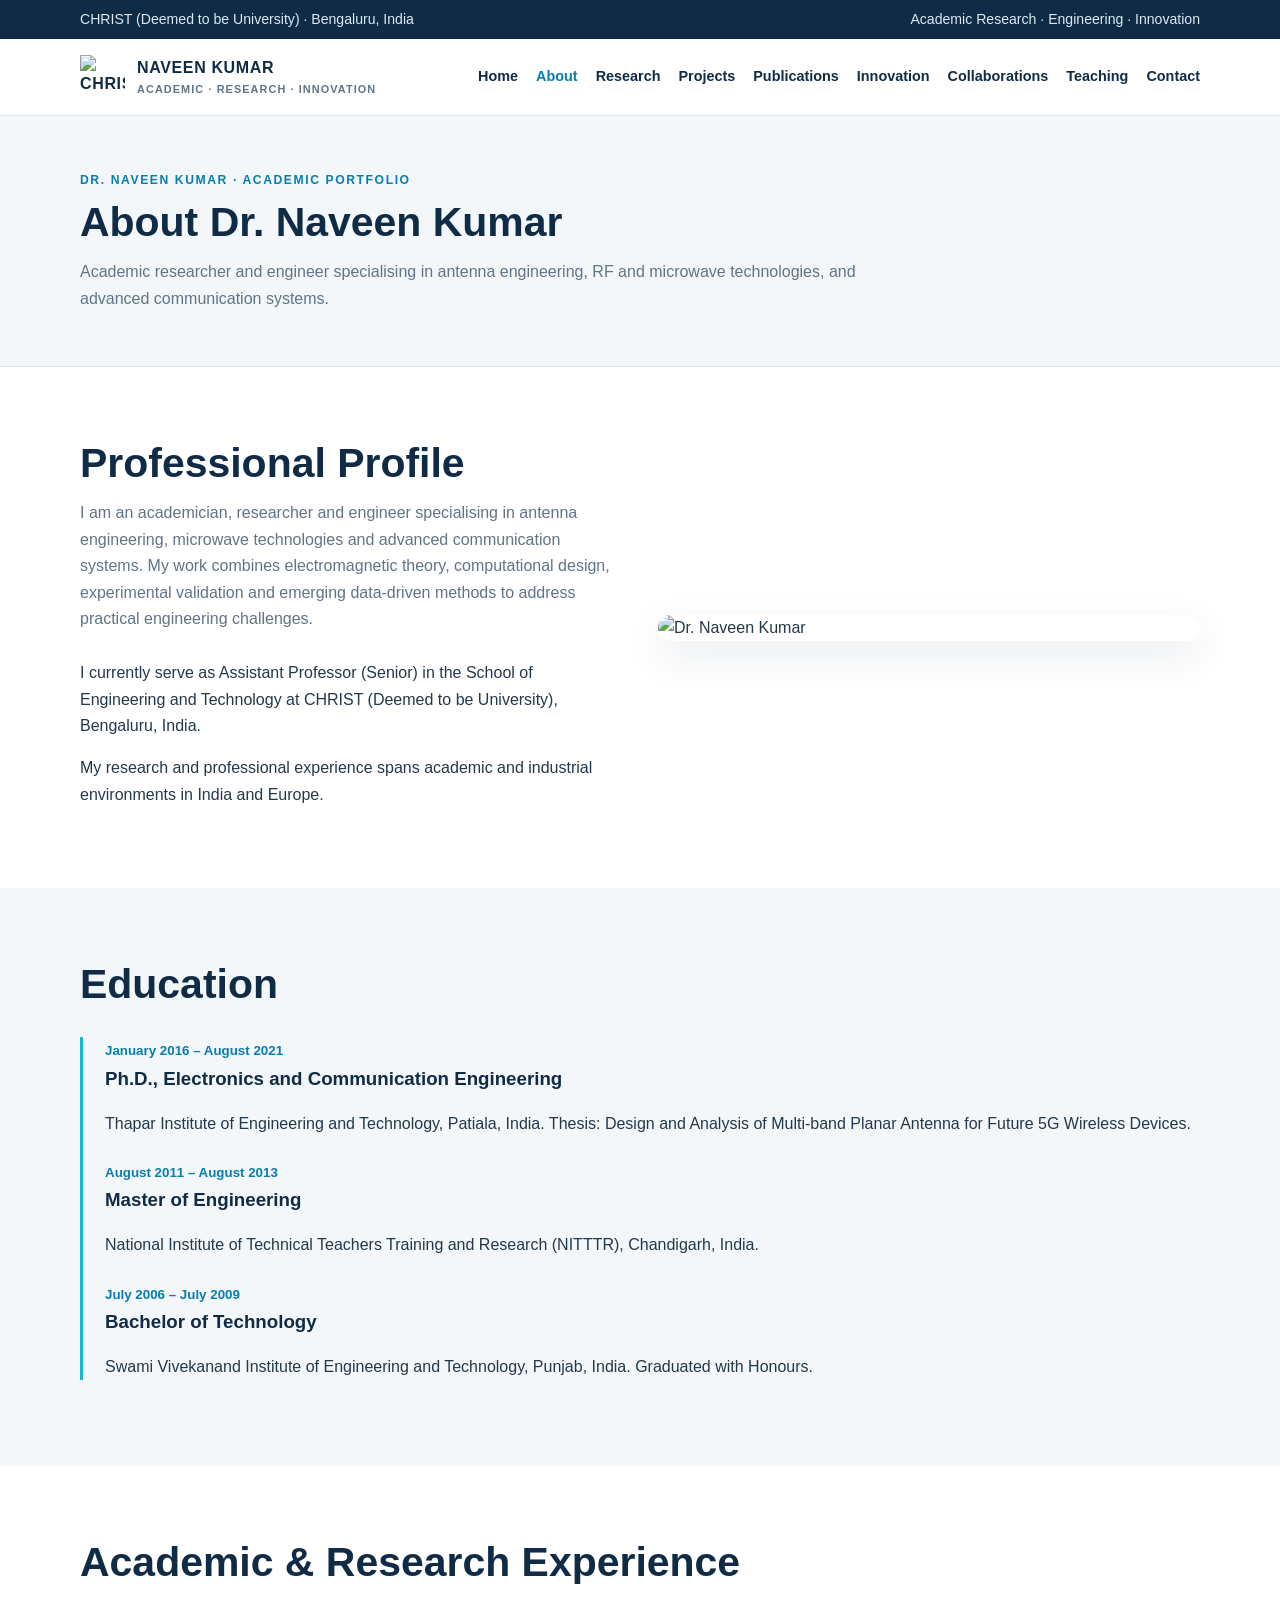
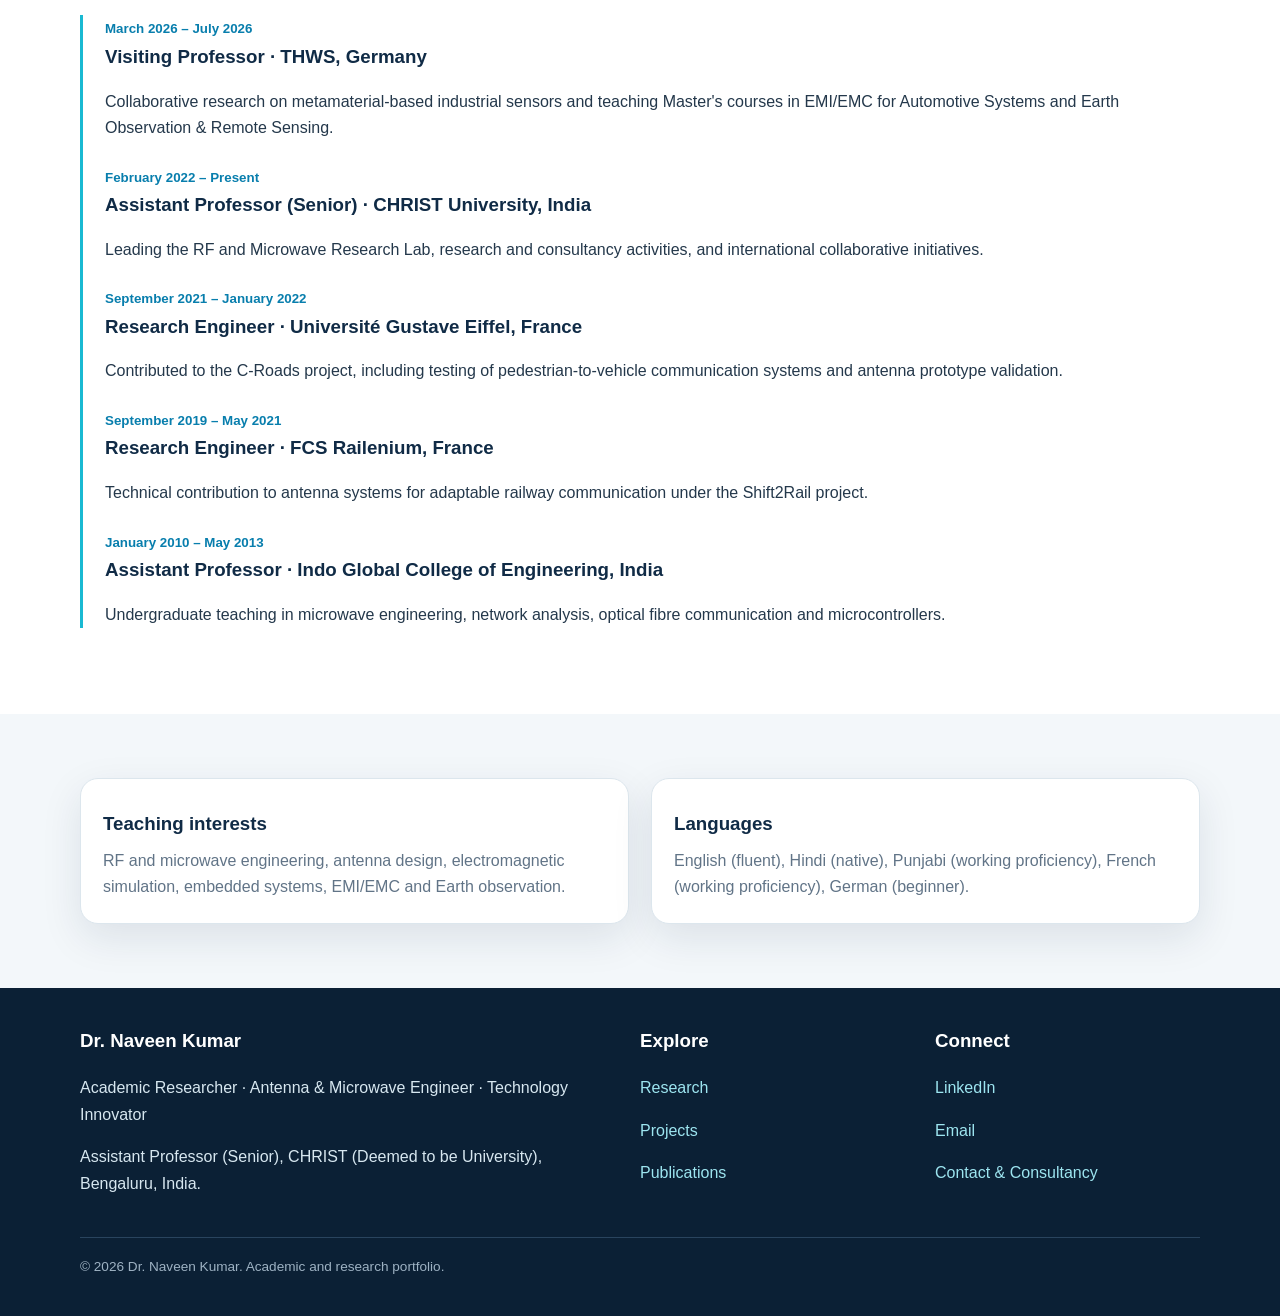
==== about.html @ a5b47234 "Add files via upload" ====
<!doctype html><html lang="en"><head><meta charset="utf-8"><meta name="viewport" content="width=device-width,initial-scale=1"><meta name="description" content="Academic and research portfolio of Dr. Naveen Kumar."><title>About | Dr. Naveen Kumar</title><link rel="stylesheet" href="styles.css"></head><body>
<div class="topbar"><div class="container"><span>CHRIST (Deemed to be University) · Bengaluru, India</span><span>Academic Research · Engineering · Innovation</span></div></div>
<header><div class="container nav"><a class="brand" href="index.html"><img src="assets/christ-logo.png" alt="CHRIST University logo"><span>NAVEEN KUMAR<small>ACADEMIC · RESEARCH · INNOVATION</small></span></a>
<button class="menu-toggle" aria-expanded="false">Menu ☰</button><nav><a href="index.html" class="">Home</a><a href="about.html" class="active">About</a><a href="research.html" class="">Research</a><a href="projects.html" class="">Projects</a><a href="publications.html" class="">Publications</a><a href="innovation.html" class="">Innovation</a><a href="collaborations.html" class="">Collaborations</a><a href="teaching.html" class="">Teaching</a><a href="contact.html" class="">Contact</a></nav></div></header><div class="page-hero"><div class="container"><div class="kicker">DR. NAVEEN KUMAR · ACADEMIC PORTFOLIO</div><h1>About Dr. Naveen Kumar</h1><p>Academic researcher and engineer specialising in antenna engineering, RF and microwave technologies, and advanced communication systems.</p></div></div>
<section><div class="container split"><div><div class="section-head"><h2>Professional Profile</h2><p>I am an academician, researcher and engineer specialising in antenna engineering, microwave technologies and advanced communication systems. My work combines electromagnetic theory, computational design, experimental validation and emerging data-driven methods to address practical engineering challenges.</p></div><p>I currently serve as Assistant Professor (Senior) in the School of Engineering and Technology at CHRIST (Deemed to be University), Bengaluru, India.</p><p>My research and professional experience spans academic and industrial environments in India and Europe.</p></div><img src="assets/naveen_photo.jpg" alt="Dr. Naveen Kumar"></div></section>
<section class="section-alt"><div class="container"><div class="section-head"><h2>Education</h2></div><div class="timeline">
<article><small>January 2016 – August 2021</small><h3>Ph.D., Electronics and Communication Engineering</h3><p>Thapar Institute of Engineering and Technology, Patiala, India. Thesis: Design and Analysis of Multi-band Planar Antenna for Future 5G Wireless Devices.</p></article>
<article><small>August 2011 – August 2013</small><h3>Master of Engineering</h3><p>National Institute of Technical Teachers Training and Research (NITTTR), Chandigarh, India.</p></article>
<article><small>July 2006 – July 2009</small><h3>Bachelor of Technology</h3><p>Swami Vivekanand Institute of Engineering and Technology, Punjab, India. Graduated with Honours.</p></article>
</div></div></section>
<section><div class="container"><div class="section-head"><h2>Academic & Research Experience</h2></div><div class="timeline">
<article><small>March 2026 – July 2026</small><h3>Visiting Professor · THWS, Germany</h3><p>Collaborative research on metamaterial-based industrial sensors and teaching Master's courses in EMI/EMC for Automotive Systems and Earth Observation & Remote Sensing.</p></article>
<article><small>February 2022 – Present</small><h3>Assistant Professor (Senior) · CHRIST University, India</h3><p>Leading the RF and Microwave Research Lab, research and consultancy activities, and international collaborative initiatives.</p></article>
<article><small>September 2021 – January 2022</small><h3>Research Engineer · Université Gustave Eiffel, France</h3><p>Contributed to the C-Roads project, including testing of pedestrian-to-vehicle communication systems and antenna prototype validation.</p></article>
<article><small>September 2019 – May 2021</small><h3>Research Engineer · FCS Railenium, France</h3><p>Technical contribution to antenna systems for adaptable railway communication under the Shift2Rail project.</p></article>
<article><small>January 2010 – May 2013</small><h3>Assistant Professor · Indo Global College of Engineering, India</h3><p>Undergraduate teaching in microwave engineering, network analysis, optical fibre communication and microcontrollers.</p></article>
</div></div></section>
<section class="section-alt"><div class="container grid-2"><div class="card"><h3>Teaching interests</h3><p>RF and microwave engineering, antenna design, electromagnetic simulation, embedded systems, EMI/EMC and Earth observation.</p></div><div class="card"><h3>Languages</h3><p>English (fluent), Hindi (native), Punjabi (working proficiency), French (working proficiency), German (beginner).</p></div></div></section>

<footer><div class="container"><div class="foot-grid">
<div><h3>Dr. Naveen Kumar</h3><p>Academic Researcher · Antenna & Microwave Engineer · Technology Innovator</p><p>Assistant Professor (Senior), CHRIST (Deemed to be University), Bengaluru, India.</p></div>
<div><h3>Explore</h3><p><a href="research.html">Research</a></p><p><a href="projects.html">Projects</a></p><p><a href="publications.html">Publications</a></p></div>
<div><h3>Connect</h3><p><a href="https://www.linkedin.com/in/dr-naveenkumar/" target="_blank" rel="noopener">LinkedIn</a></p><p><a href="mailto:chd.naveen@gmail.com">Email</a></p><p><a href="contact.html">Contact & Consultancy</a></p></div>
</div><div class="copyright">© <span id="year">2026</span> Dr. Naveen Kumar. Academic and research portfolio.</div></div></footer>
<script>document.getElementById('year').textContent=new Date().getFullYear()</script><script src="script.js"></script></body></html>
---- styles.css ----
:root{--navy:#102b46;--blue:#087ead;--cyan:#19b9d2;--ink:#24384b;--muted:#617487;--pale:#f3f7fa;--line:#dce6ed;--white:#fff;--shadow:0 14px 40px rgba(16,43,70,.10);--radius:18px}
*{box-sizing:border-box}html{scroll-behavior:smooth}body{margin:0;font-family:Arial,Helvetica,sans-serif;color:var(--ink);background:#fff;line-height:1.65}
a{color:var(--blue);text-decoration:none}a:hover{color:var(--navy);text-decoration:underline}
.container{width:min(1120px,92%);margin:auto}.topbar{background:var(--navy);color:#dceaf3;font-size:.88rem}.topbar .container{display:flex;justify-content:space-between;gap:15px;padding:8px 0;flex-wrap:wrap}
header{background:#fff;border-bottom:1px solid var(--line);position:sticky;top:0;z-index:20}.nav{min-height:76px;display:flex;align-items:center;justify-content:space-between;gap:24px}.brand{display:flex;align-items:center;gap:12px;color:var(--navy);font-weight:800;letter-spacing:.04em}.brand img{width:45px;height:45px;object-fit:contain}.brand small{display:block;color:var(--muted);font-size:.68rem;font-weight:600;letter-spacing:.1em}
nav{display:flex;align-items:center;gap:18px;flex-wrap:wrap}nav a{font-size:.9rem;color:var(--navy);font-weight:700}nav a.active{color:var(--blue)}.menu-toggle{display:none;border:1px solid var(--line);background:#fff;border-radius:9px;padding:9px 12px;color:var(--navy);font-weight:700}
.hero{background:linear-gradient(120deg,#102b46 0%,#153d5d 64%,#087ead 100%);color:white;overflow:hidden}.hero-grid{display:grid;grid-template-columns:1.2fr .8fr;align-items:center;gap:50px;padding:72px 0}.eyebrow{color:#78e0ee;text-transform:uppercase;font-size:.76rem;font-weight:800;letter-spacing:.14em}.hero h1{font-size:clamp(2.4rem,5vw,4.3rem);line-height:1.06;margin:14px 0}.hero h2{font-size:clamp(1.1rem,2.1vw,1.55rem);line-height:1.4;color:#c7edf5;font-weight:600;margin:0 0 18px}.hero p{color:#e0edf4;max-width:650px}.hero-photo{width:100%;max-width:390px;justify-self:end;aspect-ratio:4/5;object-fit:cover;object-position:center 25%;border:7px solid rgba(255,255,255,.16);border-radius:24px;box-shadow:0 20px 60px rgba(0,0,0,.25)}
.btn{display:inline-flex;align-items:center;justify-content:center;padding:12px 19px;border-radius:10px;background:var(--cyan);color:var(--navy);font-weight:800;margin:8px 8px 0 0}.btn:hover{background:#8ce7f2;color:var(--navy);text-decoration:none}.btn-outline{border:1px solid rgba(255,255,255,.55);background:transparent;color:white}
section{padding:64px 0}.section-alt{background:var(--pale)}.section-head{max-width:760px;margin-bottom:28px}.kicker{color:var(--blue);font-size:.76rem;font-weight:800;letter-spacing:.13em;text-transform:uppercase}.section-head h2,.page-hero h1{color:var(--navy);font-size:clamp(1.8rem,3.2vw,2.6rem);line-height:1.2;margin:8px 0 12px}.section-head p{color:var(--muted);margin:0}
.stats{display:grid;grid-template-columns:repeat(4,1fr);gap:16px;margin-top:-32px;position:relative}.stat,.card{background:#fff;border:1px solid var(--line);border-radius:var(--radius);padding:22px;box-shadow:var(--shadow)}.stat strong{display:block;font-size:2rem;color:var(--blue);line-height:1.1}.stat span{font-size:.88rem;color:var(--muted)}
.grid-2{display:grid;grid-template-columns:repeat(2,1fr);gap:22px}.grid-3{display:grid;grid-template-columns:repeat(3,1fr);gap:22px}.grid-4{display:grid;grid-template-columns:repeat(4,1fr);gap:18px}
.card h3{color:var(--navy);margin:8px 0}.card p{color:var(--muted);margin:0}.card img{width:100%;height:205px;object-fit:cover;border-radius:12px;margin-bottom:12px}.tag{display:inline-block;background:#e8f7fa;color:#086b87;border-radius:99px;padding:5px 10px;font-size:.76rem;font-weight:700;margin:3px 4px 3px 0}
.feature-image{width:100%;height:350px;object-fit:cover;border-radius:var(--radius);box-shadow:var(--shadow)}.split{display:grid;grid-template-columns:1fr 1fr;gap:36px;align-items:center}.split img{width:100%;max-height:430px;object-fit:cover;border-radius:var(--radius);box-shadow:var(--shadow)}
.page-hero{background:var(--pale);padding:54px 0;border-bottom:1px solid var(--line)}.page-hero p{max-width:800px;color:var(--muted);margin:0}
ul.clean{padding-left:20px}ul.clean li{margin:8px 0}.timeline{border-left:3px solid var(--cyan);padding-left:22px}.timeline article{margin:0 0 22px}.timeline h3{margin:0;color:var(--navy)}.timeline small{color:var(--blue);font-weight:700}
.table-wrap{overflow-x:auto}table{width:100%;border-collapse:collapse;background:#fff}th,td{padding:13px 14px;border-bottom:1px solid var(--line);text-align:left;vertical-align:top}th{background:var(--navy);color:white}
.callout{background:var(--navy);color:#fff;border-radius:var(--radius);padding:32px}.callout h2{margin-top:0;color:#fff}.callout p{color:#d7e7f0}
footer{background:#0b2035;color:#d7e7f0;padding:38px 0}footer a{color:#9de5f0}footer .foot-grid{display:grid;grid-template-columns:2fr 1fr 1fr;gap:30px}footer h3{color:#fff;margin-top:0}.copyright{border-top:1px solid #29445e;margin-top:24px;padding-top:18px;color:#9eb2c3;font-size:.85rem}
.gallery{display:grid;grid-template-columns:repeat(3,1fr);gap:14px}.gallery img{width:100%;height:220px;object-fit:cover;border-radius:12px}
.notice{padding:14px 18px;background:#fff8e8;border-left:4px solid #e2a52b;border-radius:8px;color:#6c541f}
@media(max-width:850px){nav{gap:10px}nav a{font-size:.82rem}.hero-grid{gap:28px}.stats{grid-template-columns:repeat(2,1fr)}.grid-4{grid-template-columns:repeat(2,1fr)}}
@media(max-width:680px){.menu-toggle{display:block}nav{display:none;position:absolute;left:0;right:0;top:76px;background:white;padding:16px 4%;border-bottom:1px solid var(--line);box-shadow:var(--shadow);flex-direction:column;align-items:flex-start}nav.open{display:flex}.hero-grid,.split{grid-template-columns:1fr}.hero-grid{padding:48px 0}.hero-photo{justify-self:start;max-width:260px}.grid-2,.grid-3,.grid-4{grid-template-columns:1fr}.stats{grid-template-columns:repeat(2,1fr)}section{padding:46px 0}.gallery{grid-template-columns:1fr 1fr}footer .foot-grid{grid-template-columns:1fr}.topbar .container{font-size:.78rem}}
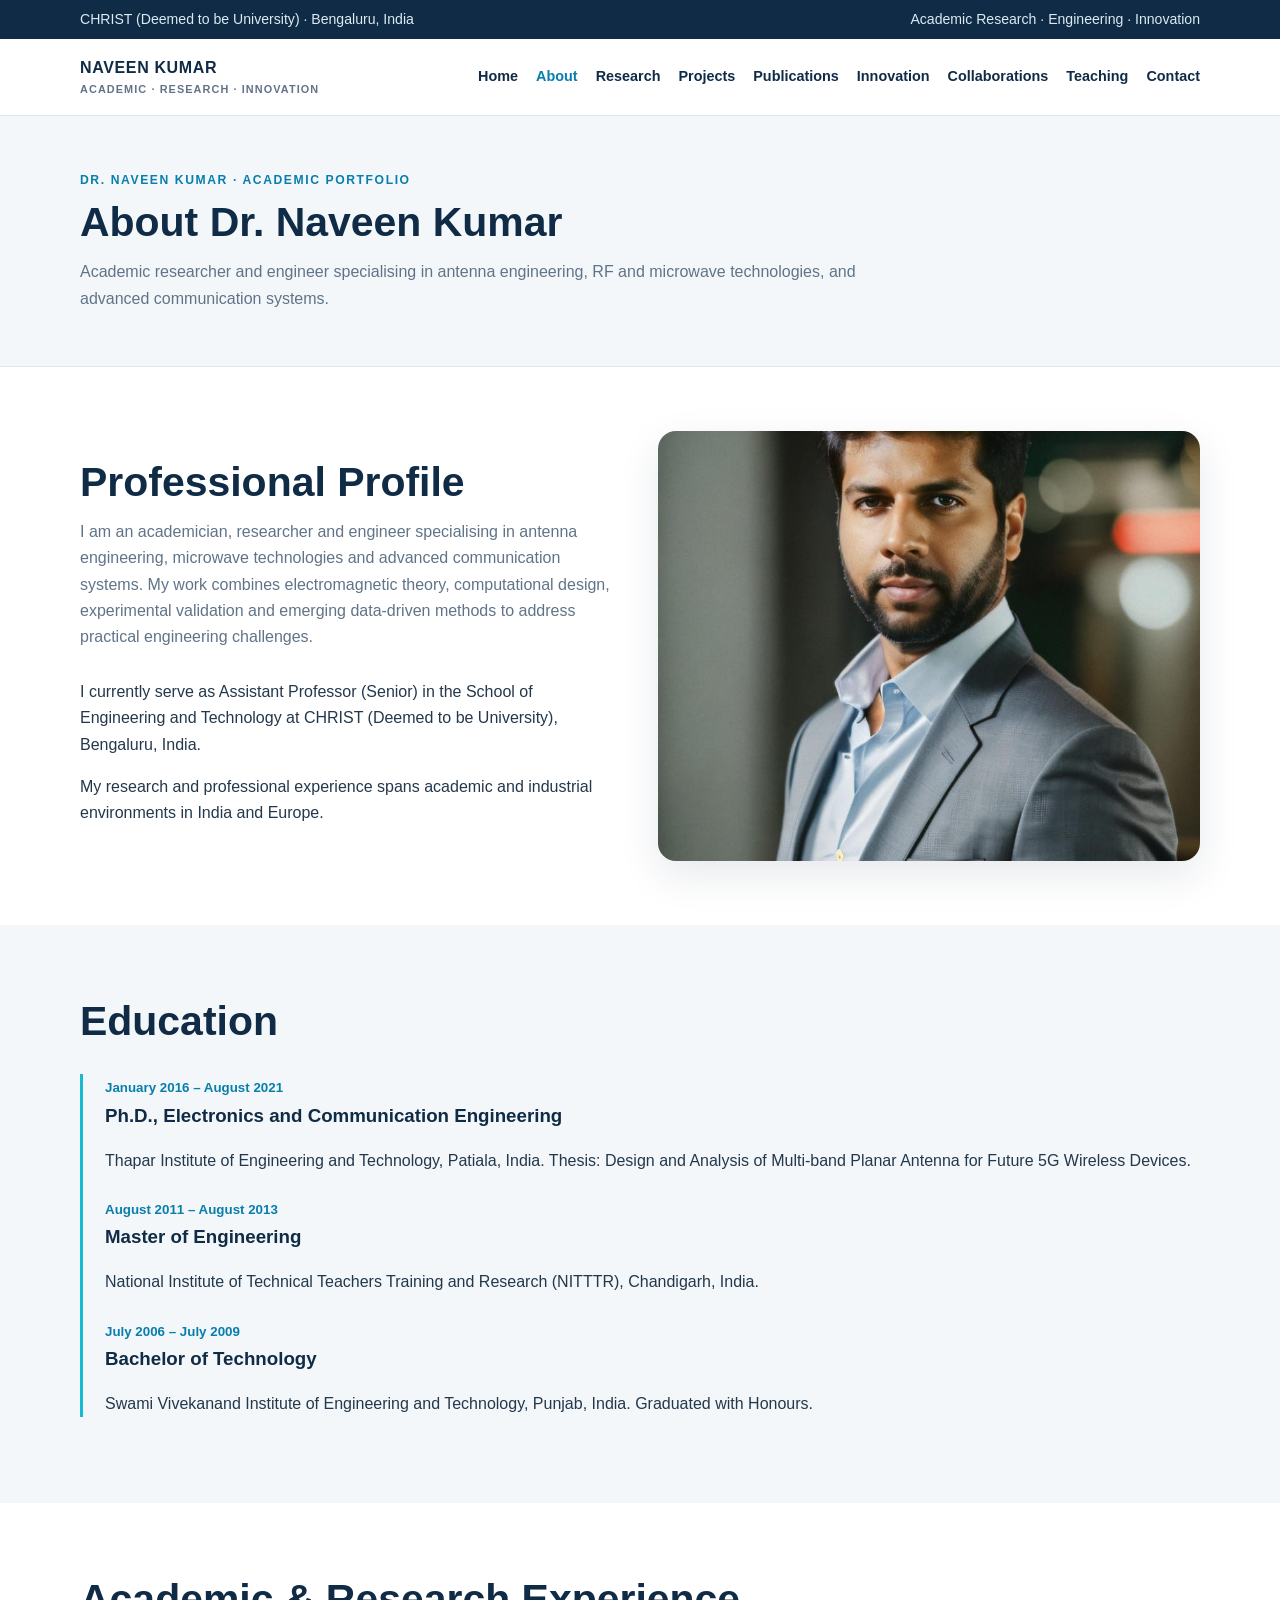
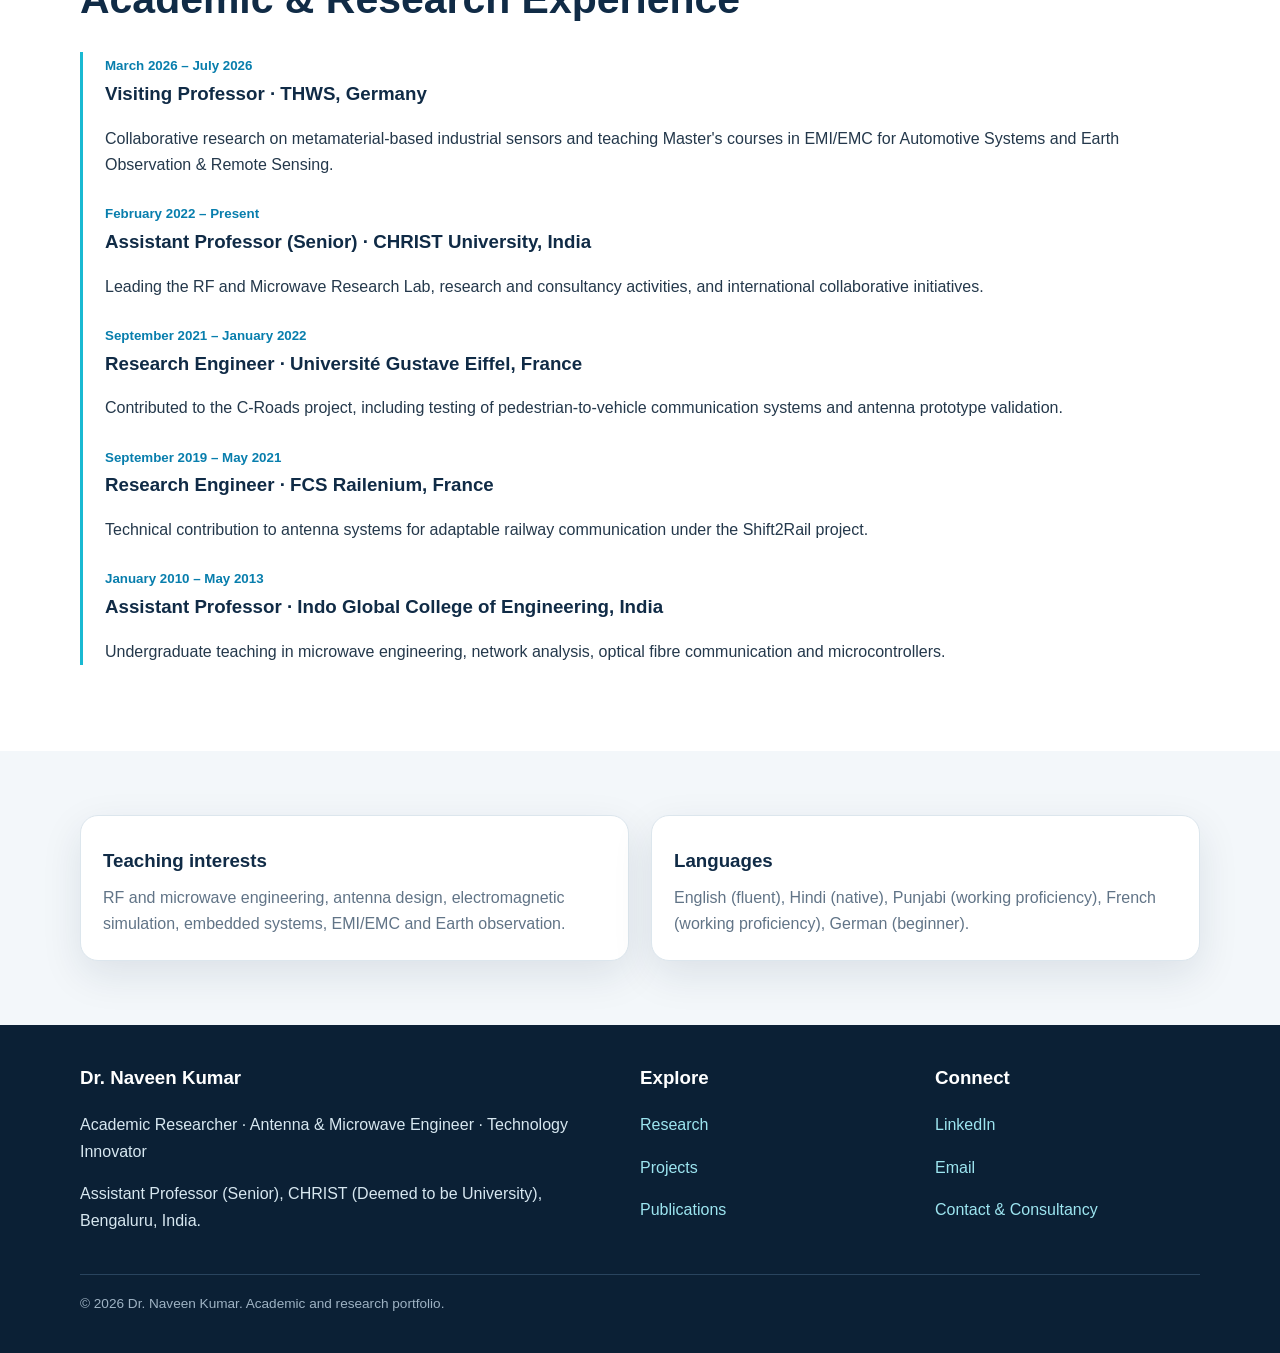
==== commit 51e4c421: "Update about.html" ====
--- a/about.html
+++ b/about.html
@@ -1,8 +1,8 @@
 <!doctype html><html lang="en"><head><meta charset="utf-8"><meta name="viewport" content="width=device-width,initial-scale=1"><meta name="description" content="Academic and research portfolio of Dr. Naveen Kumar."><title>About | Dr. Naveen Kumar</title><link rel="stylesheet" href="styles.css"></head><body>
 <div class="topbar"><div class="container"><span>CHRIST (Deemed to be University) · Bengaluru, India</span><span>Academic Research · Engineering · Innovation</span></div></div>
-<header><div class="container nav"><a class="brand" href="index.html"><img src="assets/christ-logo.png" alt="CHRIST University logo"><span>NAVEEN KUMAR<small>ACADEMIC · RESEARCH · INNOVATION</small></span></a>
+<header><div class="container nav"><a class="brand" href="index.html"><span>NAVEEN KUMAR<small>ACADEMIC · RESEARCH · INNOVATION</small></span></a>
 <button class="menu-toggle" aria-expanded="false">Menu ☰</button><nav><a href="index.html" class="">Home</a><a href="about.html" class="active">About</a><a href="research.html" class="">Research</a><a href="projects.html" class="">Projects</a><a href="publications.html" class="">Publications</a><a href="innovation.html" class="">Innovation</a><a href="collaborations.html" class="">Collaborations</a><a href="teaching.html" class="">Teaching</a><a href="contact.html" class="">Contact</a></nav></div></header><div class="page-hero"><div class="container"><div class="kicker">DR. NAVEEN KUMAR · ACADEMIC PORTFOLIO</div><h1>About Dr. Naveen Kumar</h1><p>Academic researcher and engineer specialising in antenna engineering, RF and microwave technologies, and advanced communication systems.</p></div></div>
-<section><div class="container split"><div><div class="section-head"><h2>Professional Profile</h2><p>I am an academician, researcher and engineer specialising in antenna engineering, microwave technologies and advanced communication systems. My work combines electromagnetic theory, computational design, experimental validation and emerging data-driven methods to address practical engineering challenges.</p></div><p>I currently serve as Assistant Professor (Senior) in the School of Engineering and Technology at CHRIST (Deemed to be University), Bengaluru, India.</p><p>My research and professional experience spans academic and industrial environments in India and Europe.</p></div><img src="assets/naveen_photo.jpg" alt="Dr. Naveen Kumar"></div></section>
+<section><div class="container split"><div><div class="section-head"><h2>Professional Profile</h2><p>I am an academician, researcher and engineer specialising in antenna engineering, microwave technologies and advanced communication systems. My work combines electromagnetic theory, computational design, experimental validation and emerging data-driven methods to address practical engineering challenges.</p></div><p>I currently serve as Assistant Professor (Senior) in the School of Engineering and Technology at CHRIST (Deemed to be University), Bengaluru, India.</p><p>My research and professional experience spans academic and industrial environments in India and Europe.</p></div><img src="naveen_photo.jpg" alt="Dr. Naveen Kumar"></div></section>
 <section class="section-alt"><div class="container"><div class="section-head"><h2>Education</h2></div><div class="timeline">
 <article><small>January 2016 – August 2021</small><h3>Ph.D., Electronics and Communication Engineering</h3><p>Thapar Institute of Engineering and Technology, Patiala, India. Thesis: Design and Analysis of Multi-band Planar Antenna for Future 5G Wireless Devices.</p></article>
 <article><small>August 2011 – August 2013</small><h3>Master of Engineering</h3><p>National Institute of Technical Teachers Training and Research (NITTTR), Chandigarh, India.</p></article>
@@ -22,4 +22,4 @@
 <div><h3>Explore</h3><p><a href="research.html">Research</a></p><p><a href="projects.html">Projects</a></p><p><a href="publications.html">Publications</a></p></div>
 <div><h3>Connect</h3><p><a href="https://www.linkedin.com/in/dr-naveenkumar/" target="_blank" rel="noopener">LinkedIn</a></p><p><a href="mailto:chd.naveen@gmail.com">Email</a></p><p><a href="contact.html">Contact & Consultancy</a></p></div>
 </div><div class="copyright">© <span id="year">2026</span> Dr. Naveen Kumar. Academic and research portfolio.</div></div></footer>
-<script>document.getElementById('year').textContent=new Date().getFullYear()</script><script src="script.js"></script></body></html>+<script>document.getElementById('year').textContent=new Date().getFullYear()</script><script src="script.js"></script></body></html>
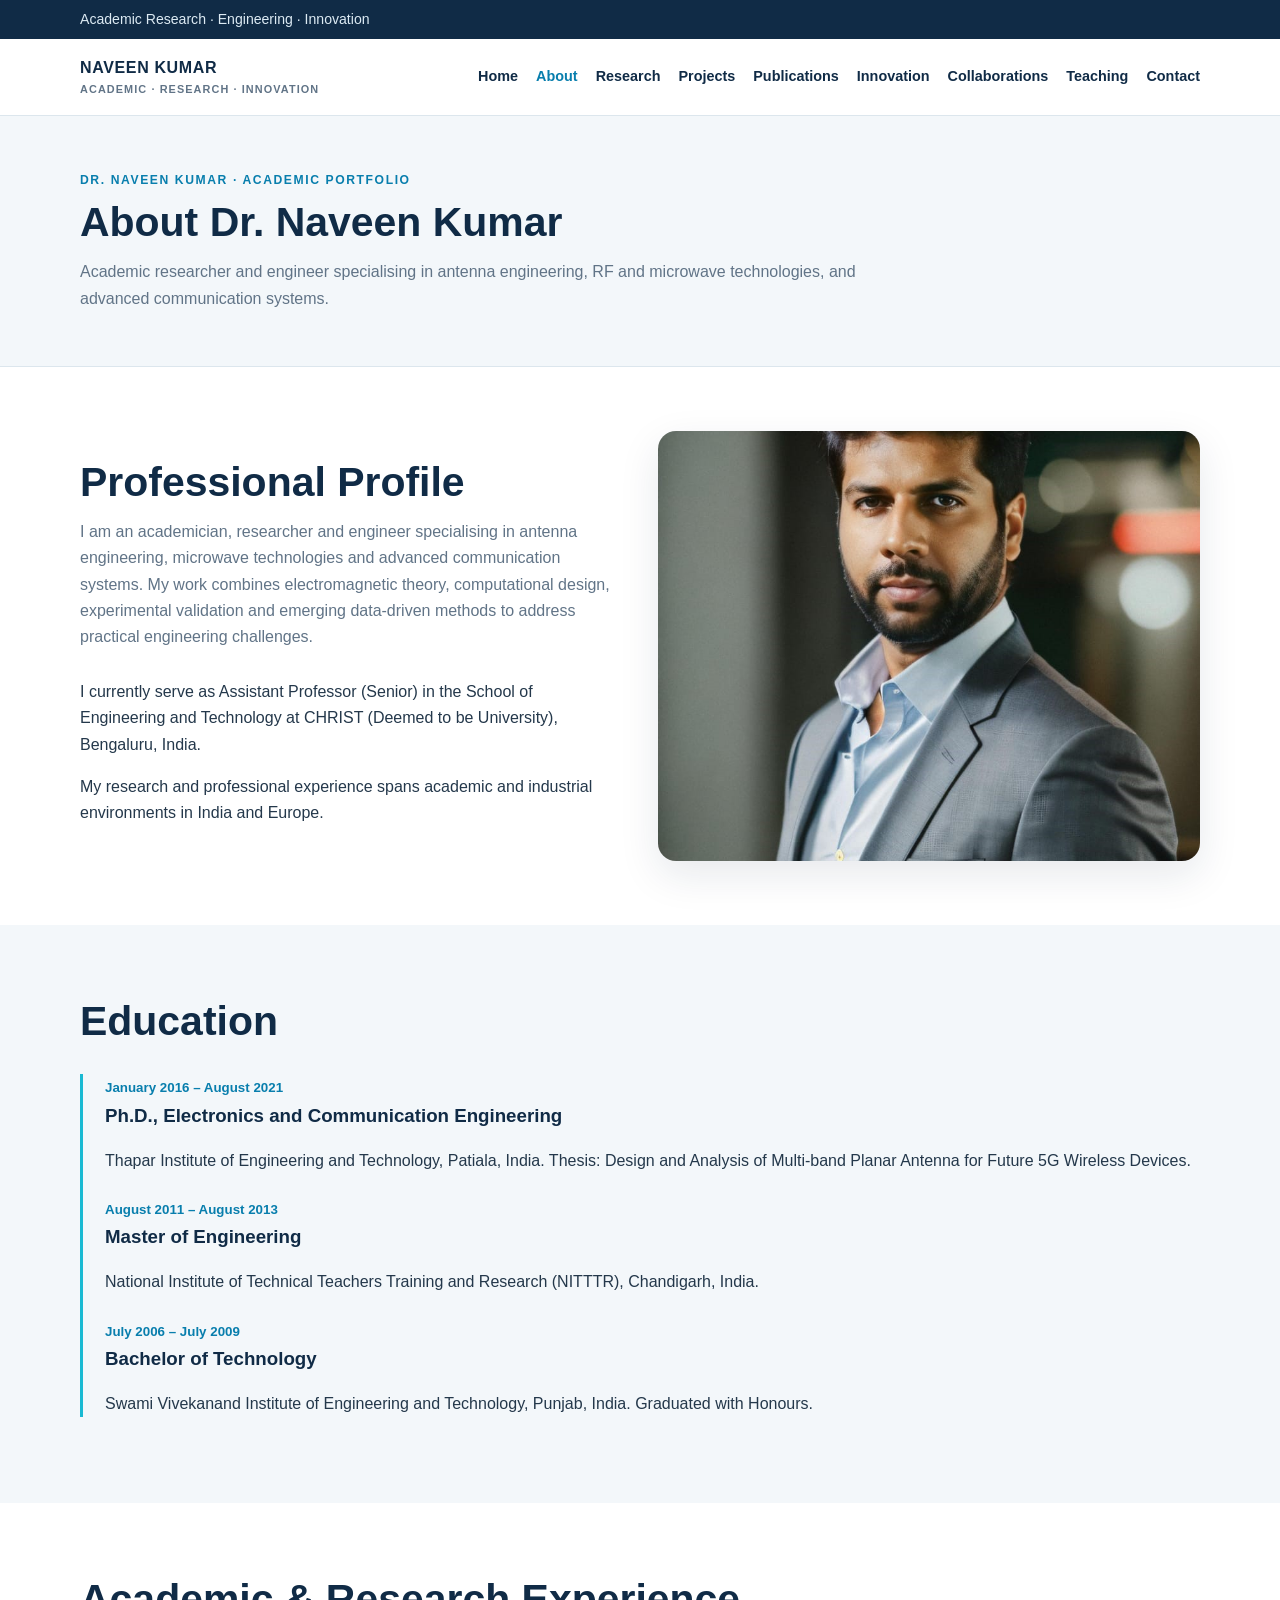
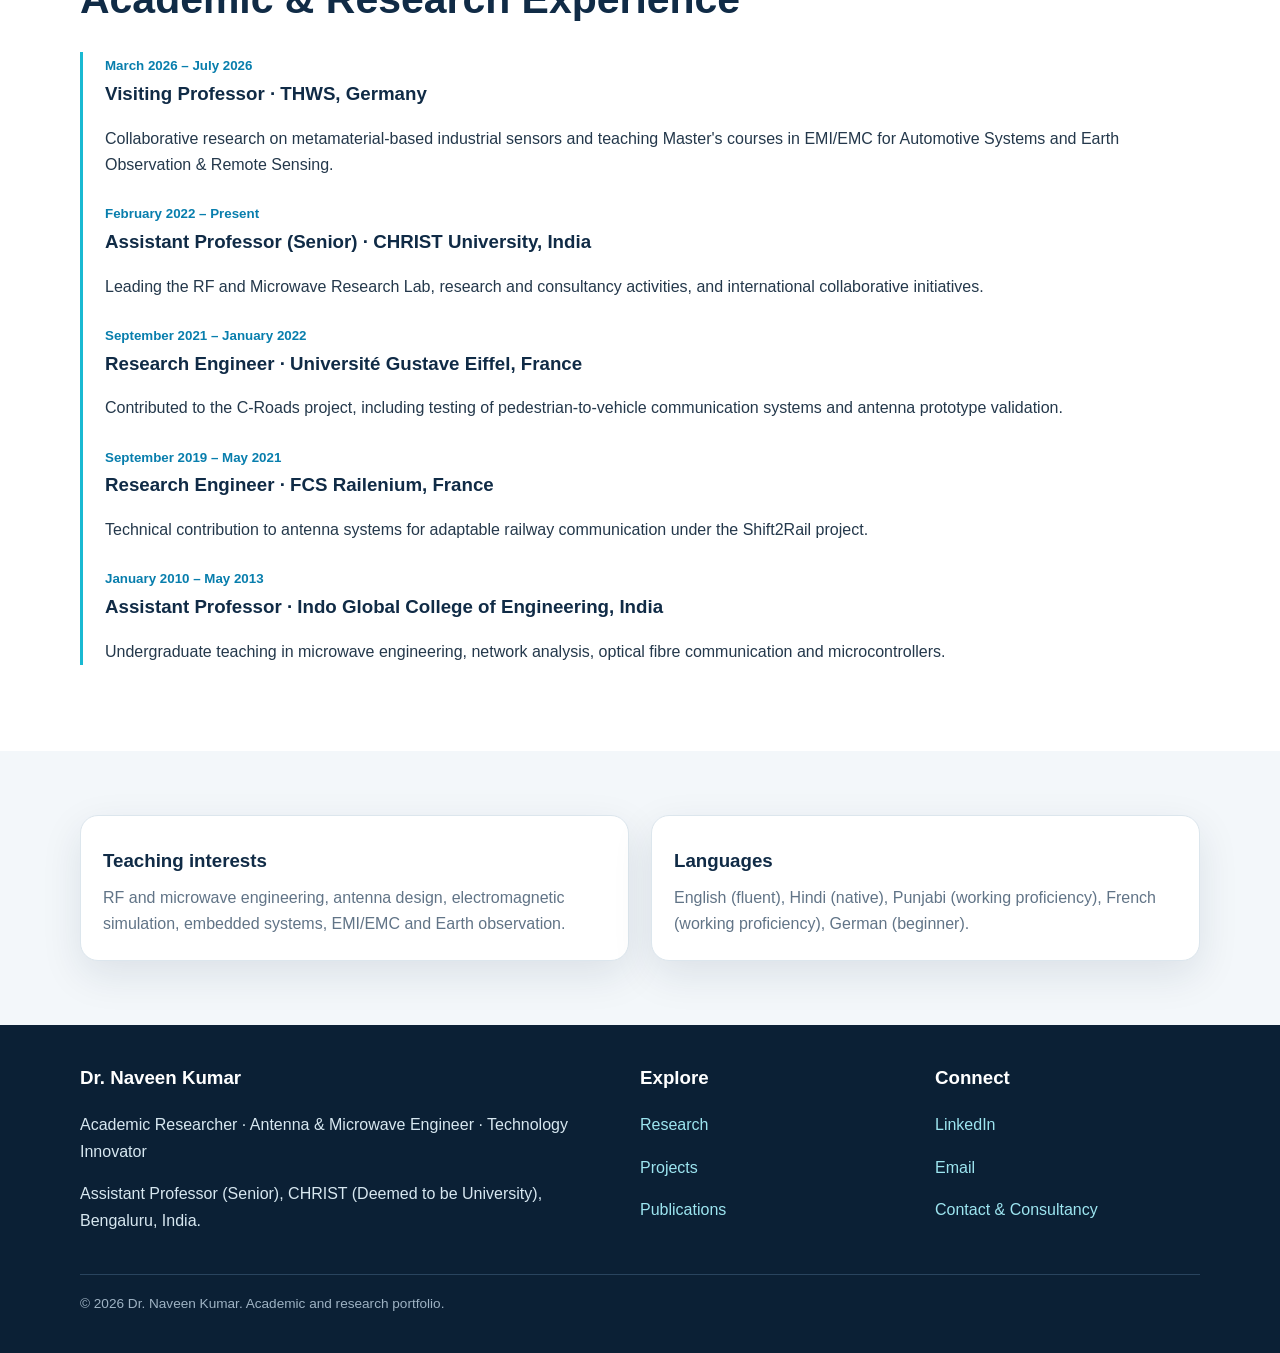
==== commit b4d26d3a: "Update about.html" ====
--- a/about.html
+++ b/about.html
@@ -1,5 +1,5 @@
 <!doctype html><html lang="en"><head><meta charset="utf-8"><meta name="viewport" content="width=device-width,initial-scale=1"><meta name="description" content="Academic and research portfolio of Dr. Naveen Kumar."><title>About | Dr. Naveen Kumar</title><link rel="stylesheet" href="styles.css"></head><body>
-<div class="topbar"><div class="container"><span>CHRIST (Deemed to be University) · Bengaluru, India</span><span>Academic Research · Engineering · Innovation</span></div></div>
+<div class="topbar"><div class="container"><span>Academic Research · Engineering · Innovation</span></div></div>
 <header><div class="container nav"><a class="brand" href="index.html"><span>NAVEEN KUMAR<small>ACADEMIC · RESEARCH · INNOVATION</small></span></a>
 <button class="menu-toggle" aria-expanded="false">Menu ☰</button><nav><a href="index.html" class="">Home</a><a href="about.html" class="active">About</a><a href="research.html" class="">Research</a><a href="projects.html" class="">Projects</a><a href="publications.html" class="">Publications</a><a href="innovation.html" class="">Innovation</a><a href="collaborations.html" class="">Collaborations</a><a href="teaching.html" class="">Teaching</a><a href="contact.html" class="">Contact</a></nav></div></header><div class="page-hero"><div class="container"><div class="kicker">DR. NAVEEN KUMAR · ACADEMIC PORTFOLIO</div><h1>About Dr. Naveen Kumar</h1><p>Academic researcher and engineer specialising in antenna engineering, RF and microwave technologies, and advanced communication systems.</p></div></div>
 <section><div class="container split"><div><div class="section-head"><h2>Professional Profile</h2><p>I am an academician, researcher and engineer specialising in antenna engineering, microwave technologies and advanced communication systems. My work combines electromagnetic theory, computational design, experimental validation and emerging data-driven methods to address practical engineering challenges.</p></div><p>I currently serve as Assistant Professor (Senior) in the School of Engineering and Technology at CHRIST (Deemed to be University), Bengaluru, India.</p><p>My research and professional experience spans academic and industrial environments in India and Europe.</p></div><img src="naveen_photo.jpg" alt="Dr. Naveen Kumar"></div></section>
